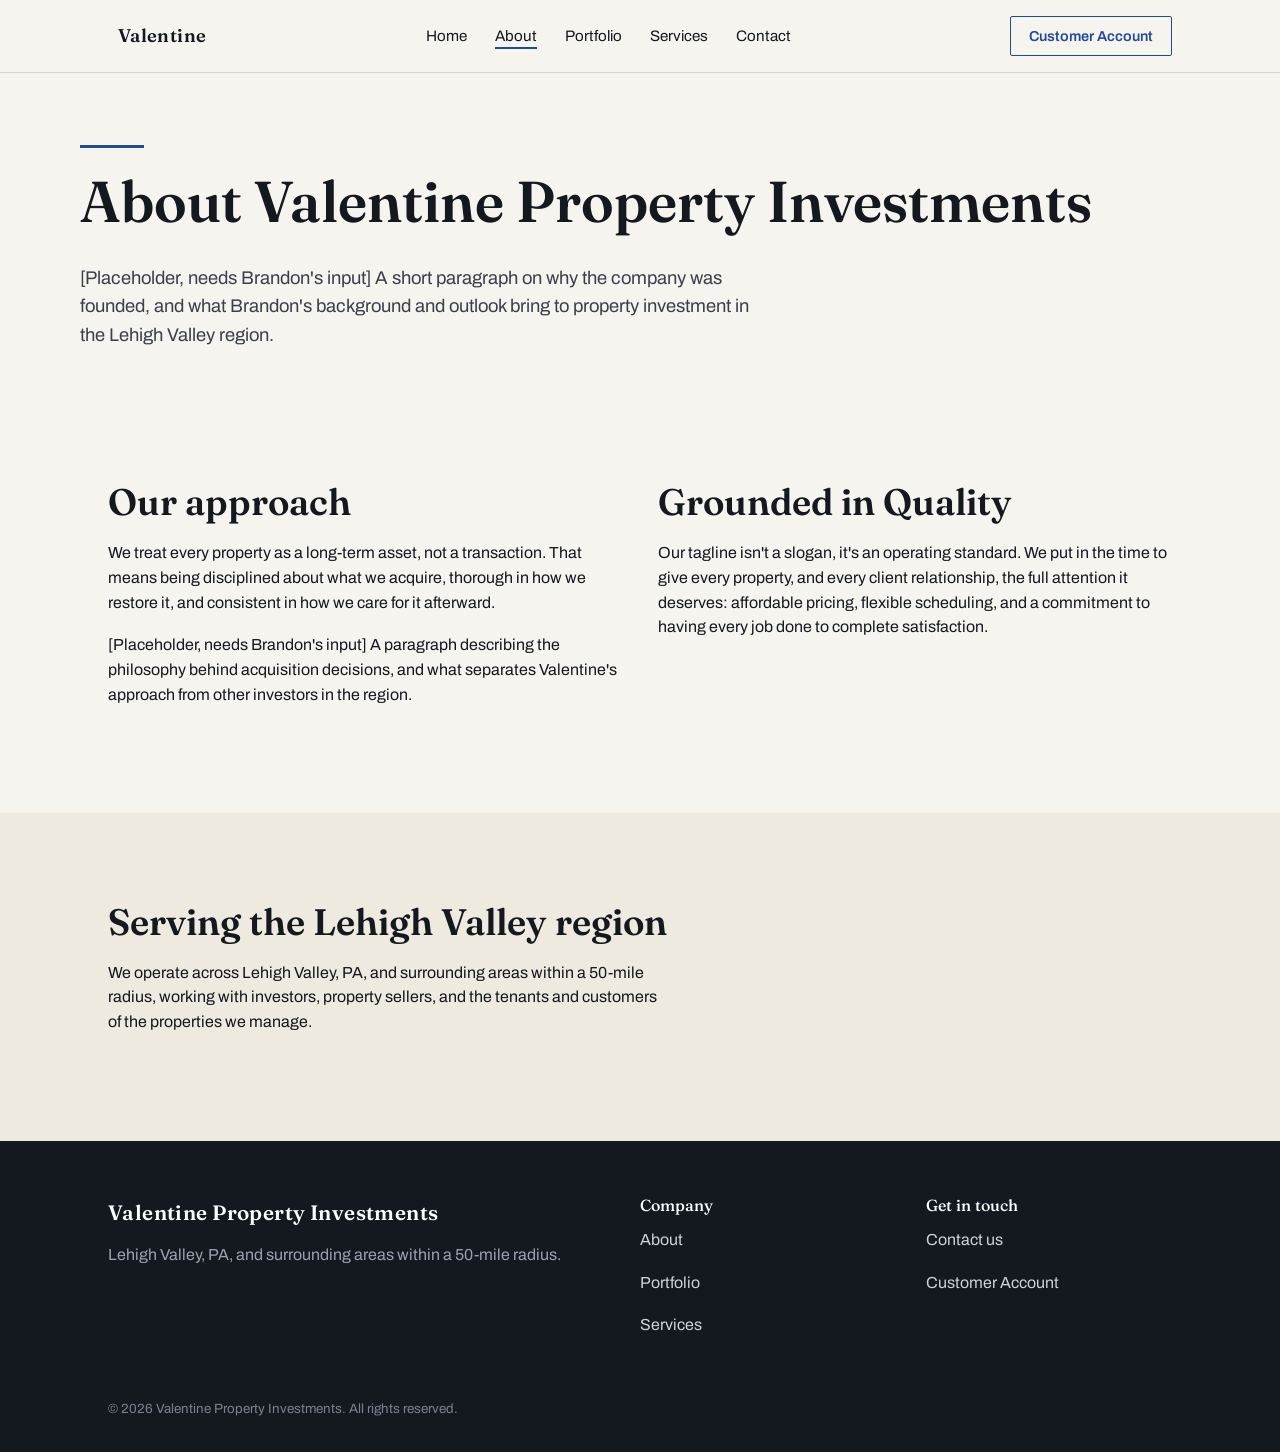
==== about.html @ 8e2b4a1a "Add files via upload" ====
<!DOCTYPE html>
<html lang="en">
<head>
<meta charset="UTF-8">
<meta name="viewport" content="width=device-width, initial-scale=1.0">
<title>About | Valentine Property Investments</title>
<link rel="icon" href="assets/logo-icon.png">
<link rel="stylesheet" href="styles.css">
</head>
<body>

<nav class="nav">
  <div class="nav-inner">
    <a href="index.html" class="brand">
      <img src="assets/logo-icon.png" alt="">
      <span class="brand-word">Valentine</span>
    </a>
    <ul class="navlinks">
      <li><a href="index.html">Home</a></li>
      <li><a href="about.html" class="active">About</a></li>
      <li><a href="portfolio.html">Portfolio</a></li>
      <li><a href="services.html">Services</a></li>
      <li><a href="contact.html">Contact</a></li>
    </ul>
    <a href="account.html" class="nav-cta">Customer Account</a>
  </div>
</nav>

<header class="wrap" style="padding:72px 0 24px;">
  <div class="rule" style="width:64px;height:3px;background:var(--navy);margin-bottom:22px;"></div>
  <h1>About Valentine Property Investments</h1>
  <p class="lede">[Placeholder, needs Brandon's input] A short paragraph on why the company was founded, and what Brandon's background and outlook bring to property investment in the Lehigh Valley region.</p>
</header>

<section class="section">
  <div class="wrap">
    <div class="grid grid-2">
      <div>
        <h2>Our approach</h2>
        <p>We treat every property as a long-term asset, not a transaction. That means being disciplined about what we acquire, thorough in how we restore it, and consistent in how we care for it afterward.</p>
        <p>[Placeholder, needs Brandon's input] A paragraph describing the philosophy behind acquisition decisions, and what separates Valentine's approach from other investors in the region.</p>
      </div>
      <div>
        <h2>Grounded in Quality</h2>
        <p>Our tagline isn't a slogan, it's an operating standard. We put in the time to give every property, and every client relationship, the full attention it deserves: affordable pricing, flexible scheduling, and a commitment to having every job done to complete satisfaction.</p>
      </div>
    </div>
  </div>
</section>

<section class="section stone">
  <div class="wrap">
    <h2>Serving the Lehigh Valley region</h2>
    <p>We operate across Lehigh Valley, PA, and surrounding areas within a 50-mile radius, working with investors, property sellers, and the tenants and customers of the properties we manage.</p>
  </div>
</section>

<footer class="footer">
  <div class="wrap">
    <div class="cols">
      <div>
        <span class="brand-word" style="font-size:1.3rem;">Valentine Property Investments</span>
        <p style="margin-top:14px;color:#9AA2B1;">Lehigh Valley, PA, and surrounding areas within a 50-mile radius.</p>
      </div>
      <div>
        <h3 style="color:#fff;font-size:1rem;margin-bottom:14px;">Company</h3>
        <p><a href="about.html">About</a></p>
        <p><a href="portfolio.html">Portfolio</a></p>
        <p><a href="services.html">Services</a></p>
      </div>
      <div>
        <h3 style="color:#fff;font-size:1rem;margin-bottom:14px;">Get in touch</h3>
        <p><a href="contact.html">Contact us</a></p>
        <p><a href="account.html">Customer Account</a></p>
      </div>
    </div>
    <small>&copy; 2026 Valentine Property Investments. All rights reserved.</small>
  </div>
</footer>

</body>
</html>
---- styles.css ----
@import url('https://fonts.googleapis.com/css2?family=Fraunces:opsz,wght@9..144,400;9..144,500;9..144,600&family=Archivo:wght@400;500;600&display=swap');

:root{
  --navy:#204C95;
  --navy-dark:#153968;
  --ink:#14181F;
  --paper:#F6F4EF;
  --panel:#FFFFFF;
  --stone:#EFEAE0;
  --line:#D8D2C4;
  --font-display:'Fraunces', serif;
  --font-body:'Archivo', sans-serif;
}

*{box-sizing:border-box;}
html{scroll-behavior:smooth;}
body{
  margin:0;
  font-family:var(--font-body);
  color:var(--ink);
  background:var(--paper);
  line-height:1.55;
  -webkit-font-smoothing:antialiased;
}
img{max-width:100%;display:block;}
a{color:inherit;}

h1,h2,h3{
  font-family:var(--font-display);
  font-weight:600;
  line-height:1.12;
  margin:0 0 .5em;
  color:var(--ink);
}
h1{font-size:clamp(2.4rem,4.5vw,3.6rem);}
h2{font-size:clamp(1.7rem,3vw,2.3rem);}
h3{font-size:1.25rem;font-weight:500;}
p{margin:0 0 1.1em;max-width:62ch;}
.lede{font-size:1.15rem;color:#3A3F4A;}

.wrap{max-width:1120px;margin:0 auto;padding:0 28px;}
.section{padding:88px 0;}
.section.stone{background:var(--stone);}
.section.navy{background:var(--navy);color:#fff;}
.section.navy h1,.section.navy h2,.section.navy h3{color:#fff;}

/* Nav */
.nav{
  position:sticky;top:0;z-index:20;
  background:rgba(246,244,239,.92);
  backdrop-filter:blur(6px);
  border-bottom:1px solid var(--line);
}
.nav-inner{
  max-width:1120px;margin:0 auto;padding:16px 28px;
  display:flex;align-items:center;justify-content:space-between;gap:24px;
}
.brand{display:flex;align-items:center;gap:10px;text-decoration:none;}
.brand img{height:34px;width:auto;}
.brand-word{font-family:var(--font-display);font-weight:600;font-size:1.15rem;letter-spacing:.02em;}
.navlinks{display:flex;gap:28px;list-style:none;margin:0;padding:0;}
.navlinks a{
  text-decoration:none;font-size:.95rem;color:var(--ink);
  padding-bottom:3px;border-bottom:2px solid transparent;
}
.navlinks a:hover,.navlinks a.active{border-bottom-color:var(--navy);}
.nav-cta{
  font-size:.9rem;font-weight:600;color:var(--navy);
  border:1.5px solid var(--navy);padding:8px 18px;border-radius:2px;
  text-decoration:none;white-space:nowrap;
}
.nav-cta:hover{background:var(--navy);color:#fff;}

/* Buttons */
.btn{
  display:inline-block;padding:13px 26px;border-radius:2px;
  font-family:var(--font-body);font-weight:600;font-size:.95rem;
  text-decoration:none;border:1.5px solid var(--navy);
}
.btn-solid{background:var(--navy);color:#fff;}
.btn-solid:hover{background:var(--navy-dark);}
.btn-outline{color:var(--navy);}
.btn-outline:hover{background:var(--navy);color:#fff;}
.section.navy .btn-outline{border-color:#fff;color:#fff;}
.section.navy .btn-outline:hover{background:#fff;color:var(--navy);}

/* Hero split */
.hero{
  display:grid;grid-template-columns:1.1fr .9fr;gap:56px;align-items:center;
  padding:96px 0 80px;
}
.hero .rule{width:64px;height:3px;background:var(--navy);margin:22px 0 26px;}
.hero-panel{
  background:var(--navy);color:#fff;border-radius:2px;
  padding:44px 36px;min-height:280px;
  display:flex;flex-direction:column;justify-content:center;
}
.hero-panel .kicker{font-size:.85rem;letter-spacing:.08em;color:#B9CBEA;margin-bottom:14px;}

/* Cards / grid */
.grid{display:grid;gap:36px;}
.grid-3{grid-template-columns:repeat(3,1fr);}
.grid-2{grid-template-columns:repeat(2,1fr);}
.service-card{
  border-top:3px solid var(--navy);padding-top:20px;
}
.divider{height:1px;background:var(--line);border:0;margin:0;}

/* Portfolio */
.pf-item{
  display:grid;grid-template-columns:1fr 1.3fr;gap:40px;align-items:center;
  padding:56px 0;border-bottom:1px solid var(--line);
}
.pf-item:last-child{border-bottom:none;}
.pf-media{
  aspect-ratio:4/3;background:var(--stone);border:1px solid var(--line);
  display:flex;align-items:center;justify-content:center;
  color:#8A8371;font-size:.9rem;text-align:center;padding:20px;
}

/* Footer */
.footer{background:var(--ink);color:#CDD2DC;padding:56px 0 32px;}
.footer .brand-word{color:#fff;}
.footer a{color:#CDD2DC;text-decoration:none;}
.footer .cols{display:grid;grid-template-columns:2fr 1fr 1fr;gap:40px;margin-bottom:40px;}
.footer small{color:#7B8291;}

/* Forms */
.field{margin-bottom:20px;}
.field label{display:block;font-size:.9rem;font-weight:600;margin-bottom:6px;}
.field input,.field textarea,.field select{
  width:100%;padding:12px 14px;border:1.5px solid var(--line);
  border-radius:2px;font-family:var(--font-body);font-size:1rem;
  background:#fff;color:var(--ink);
}
.field textarea{min-height:120px;resize:vertical;}

.notice{
  background:var(--stone);border-left:3px solid var(--navy);
  padding:20px 24px;font-size:.95rem;
}

@media(max-width:820px){
  .navlinks{display:none;}
  .hero{grid-template-columns:1fr;}
  .grid-3,.grid-2{grid-template-columns:1fr;}
  .pf-item{grid-template-columns:1fr;}
  .footer .cols{grid-template-columns:1fr;gap:28px;}
}
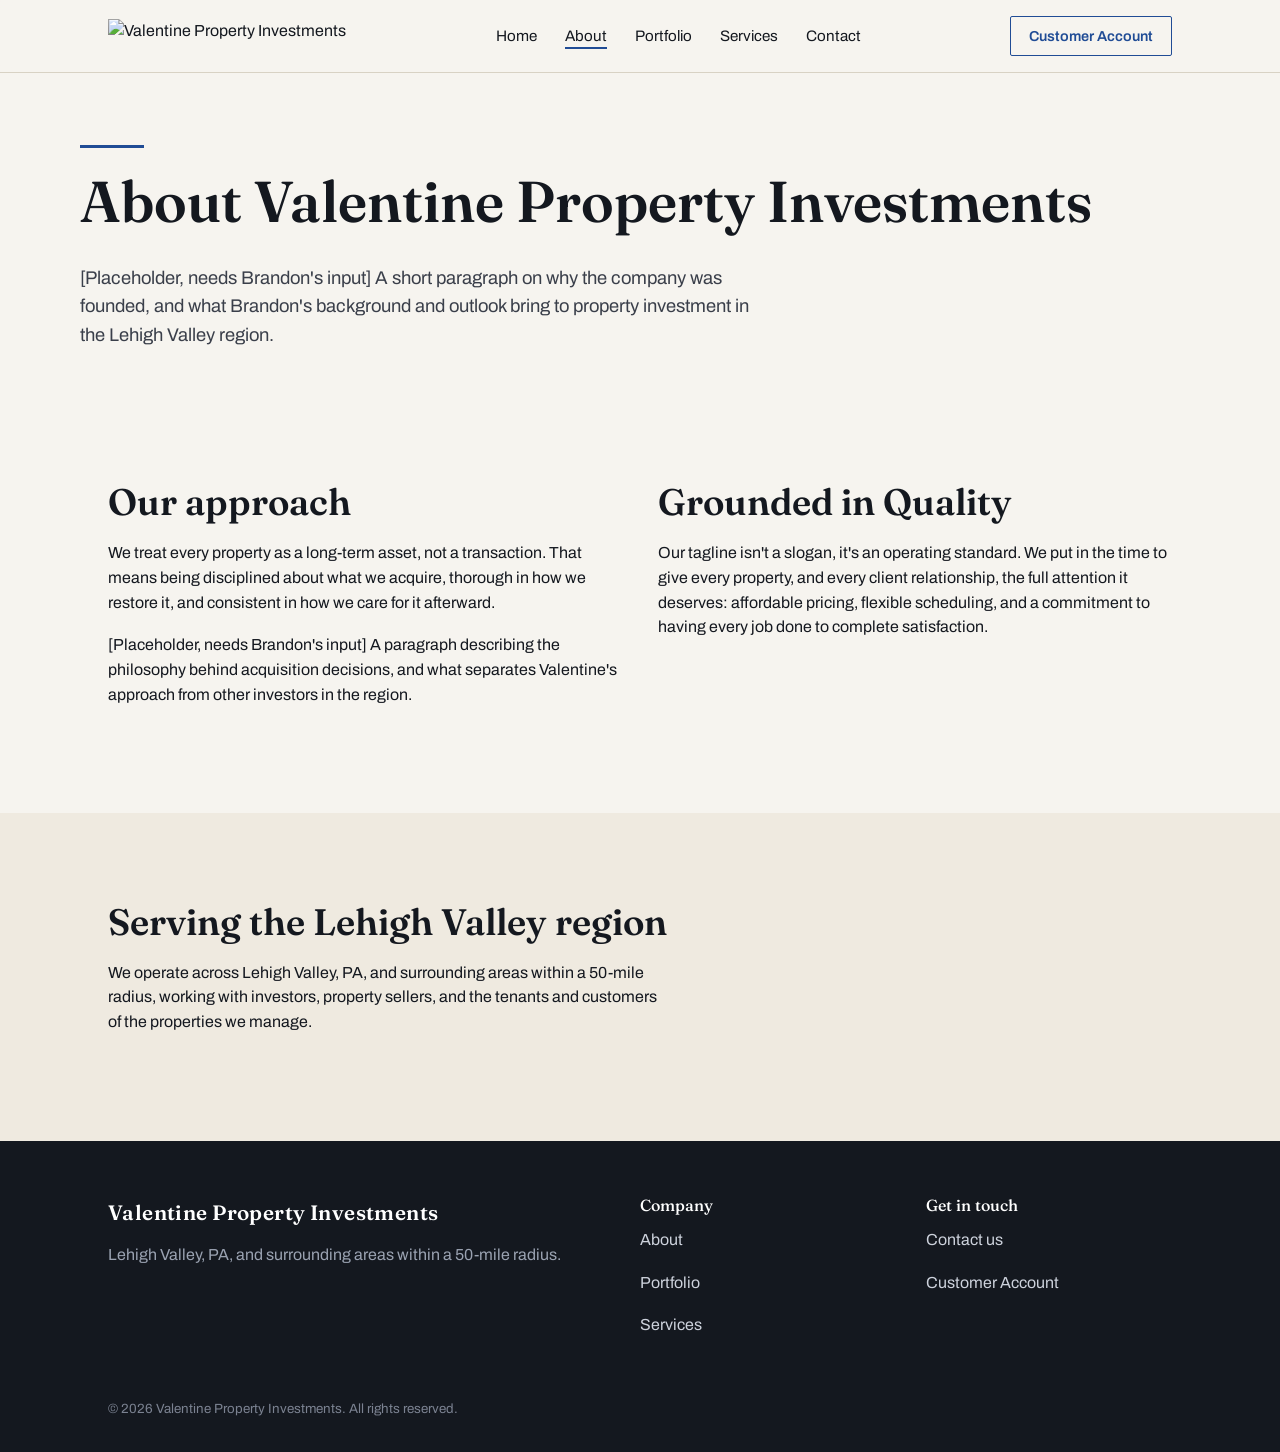
==== commit 1ad173e8: "Add files via upload" ====
--- a/about.html
+++ b/about.html
@@ -5,6 +5,9 @@
 <meta name="viewport" content="width=device-width, initial-scale=1.0">
 <title>About | Valentine Property Investments</title>
 <link rel="icon" href="assets/logo-icon.png">
+<link rel="preconnect" href="https://fonts.googleapis.com">
+<link rel="preconnect" href="https://fonts.gstatic.com" crossorigin>
+<link href="https://fonts.googleapis.com/css2?family=Fraunces:opsz,wght@9..144,400;9..144,500;9..144,600&family=Archivo:wght@400;500;600&display=swap" rel="stylesheet">
 <link rel="stylesheet" href="styles.css">
 </head>
 <body>
@@ -12,8 +15,7 @@
 <nav class="nav">
   <div class="nav-inner">
     <a href="index.html" class="brand">
-      <img src="assets/logo-icon.png" alt="">
-      <span class="brand-word">Valentine</span>
+      <img src="assets/logo-horizontal.png" alt="Valentine Property Investments">
     </a>
     <ul class="navlinks">
       <li><a href="index.html">Home</a></li>
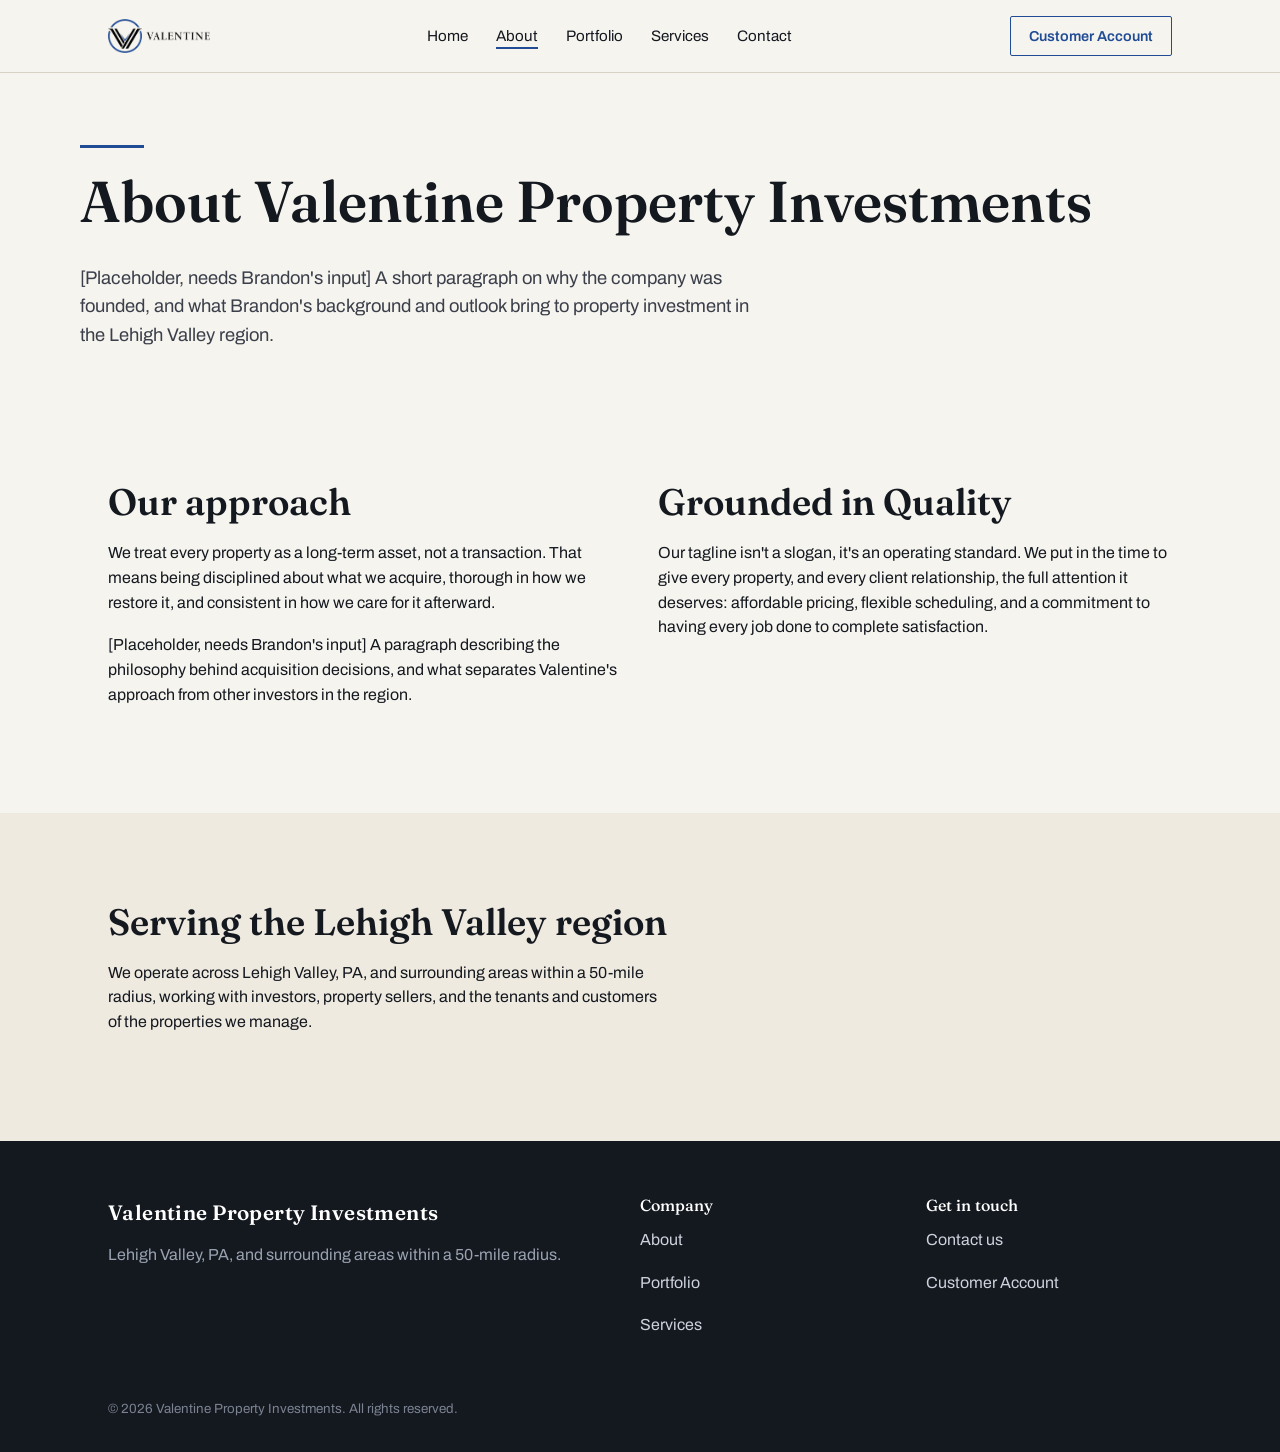
==== commit b8e86a90: "Add files via upload" ====
--- a/about.html
+++ b/about.html
@@ -4,7 +4,7 @@
 <meta charset="UTF-8">
 <meta name="viewport" content="width=device-width, initial-scale=1.0">
 <title>About | Valentine Property Investments</title>
-<link rel="icon" href="assets/logo-icon.png">
+<link rel="icon" href="logo-icon.png">
 <link rel="preconnect" href="https://fonts.googleapis.com">
 <link rel="preconnect" href="https://fonts.gstatic.com" crossorigin>
 <link href="https://fonts.googleapis.com/css2?family=Fraunces:opsz,wght@9..144,400;9..144,500;9..144,600&family=Archivo:wght@400;500;600&display=swap" rel="stylesheet">
@@ -15,7 +15,7 @@
 <nav class="nav">
   <div class="nav-inner">
     <a href="index.html" class="brand">
-      <img src="assets/logo-horizontal.png" alt="Valentine Property Investments">
+      <img src="logo-horizontal.png" alt="Valentine Property Investments">
     </a>
     <ul class="navlinks">
       <li><a href="index.html">Home</a></li>
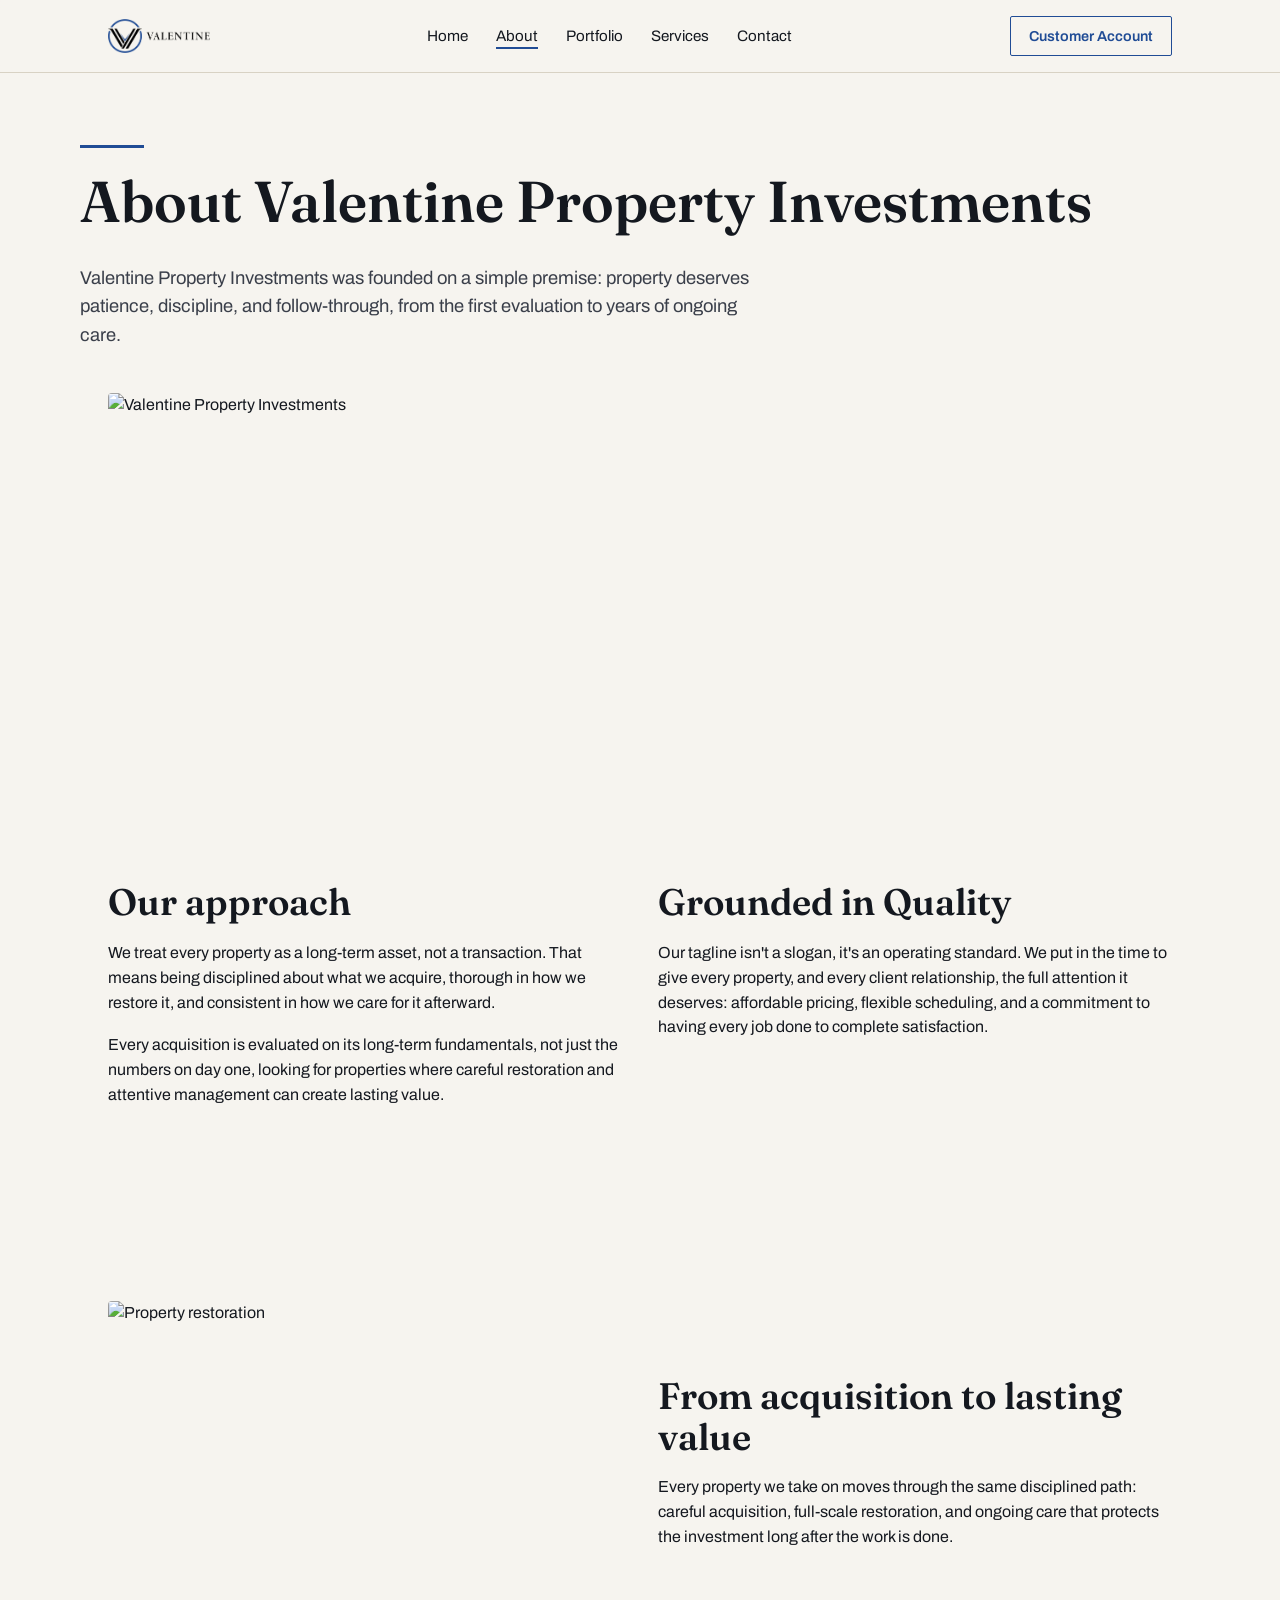
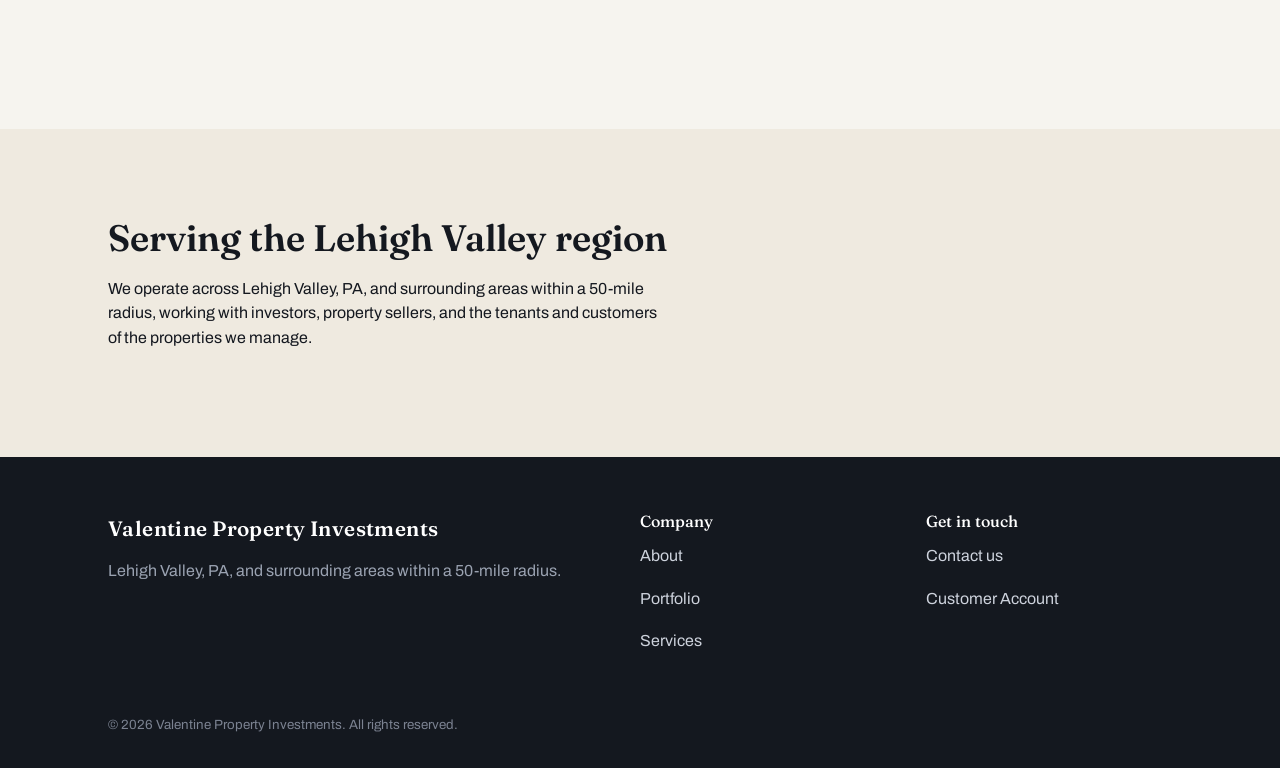
==== commit 8ae49424: "Add files via upload" ====
--- a/about.html
+++ b/about.html
@@ -31,8 +31,12 @@
 <header class="wrap" style="padding:72px 0 24px;">
   <div class="rule" style="width:64px;height:3px;background:var(--navy);margin-bottom:22px;"></div>
   <h1>About Valentine Property Investments</h1>
-  <p class="lede">[Placeholder, needs Brandon's input] A short paragraph on why the company was founded, and what Brandon's background and outlook bring to property investment in the Lehigh Valley region.</p>
+  <p class="lede">Valentine Property Investments was founded on a simple premise: property deserves patience, discipline, and follow-through, from the first evaluation to years of ongoing care.</p>
 </header>
+
+<div class="wrap">
+  <img src="https://images.unsplash.com/photo-1591474200742-8e512e6f98f8?fm=jpg&q=80&w=1600&auto=format&fit=crop" alt="Valentine Property Investments" style="width:100%;height:380px;object-fit:cover;border-radius:4px;margin-bottom:20px;">
+</div>
 
 <section class="section">
   <div class="wrap">
@@ -40,11 +44,23 @@
       <div>
         <h2>Our approach</h2>
         <p>We treat every property as a long-term asset, not a transaction. That means being disciplined about what we acquire, thorough in how we restore it, and consistent in how we care for it afterward.</p>
-        <p>[Placeholder, needs Brandon's input] A paragraph describing the philosophy behind acquisition decisions, and what separates Valentine's approach from other investors in the region.</p>
+        <p>Every acquisition is evaluated on its long-term fundamentals, not just the numbers on day one, looking for properties where careful restoration and attentive management can create lasting value.</p>
       </div>
       <div>
         <h2>Grounded in Quality</h2>
         <p>Our tagline isn't a slogan, it's an operating standard. We put in the time to give every property, and every client relationship, the full attention it deserves: affordable pricing, flexible scheduling, and a commitment to having every job done to complete satisfaction.</p>
+      </div>
+    </div>
+  </div>
+</section>
+
+<section class="section">
+  <div class="wrap">
+    <div class="grid grid-2" style="align-items:center;">
+      <img src="https://images.unsplash.com/photo-1554995207-c18c203602cb?fm=jpg&q=80&w=900&auto=format&fit=crop" alt="Property restoration" style="width:100%;height:340px;object-fit:cover;border-radius:4px;">
+      <div>
+        <h2>From acquisition to lasting value</h2>
+        <p>Every property we take on moves through the same disciplined path: careful acquisition, full-scale restoration, and ongoing care that protects the investment long after the work is done.</p>
       </div>
     </div>
   </div>
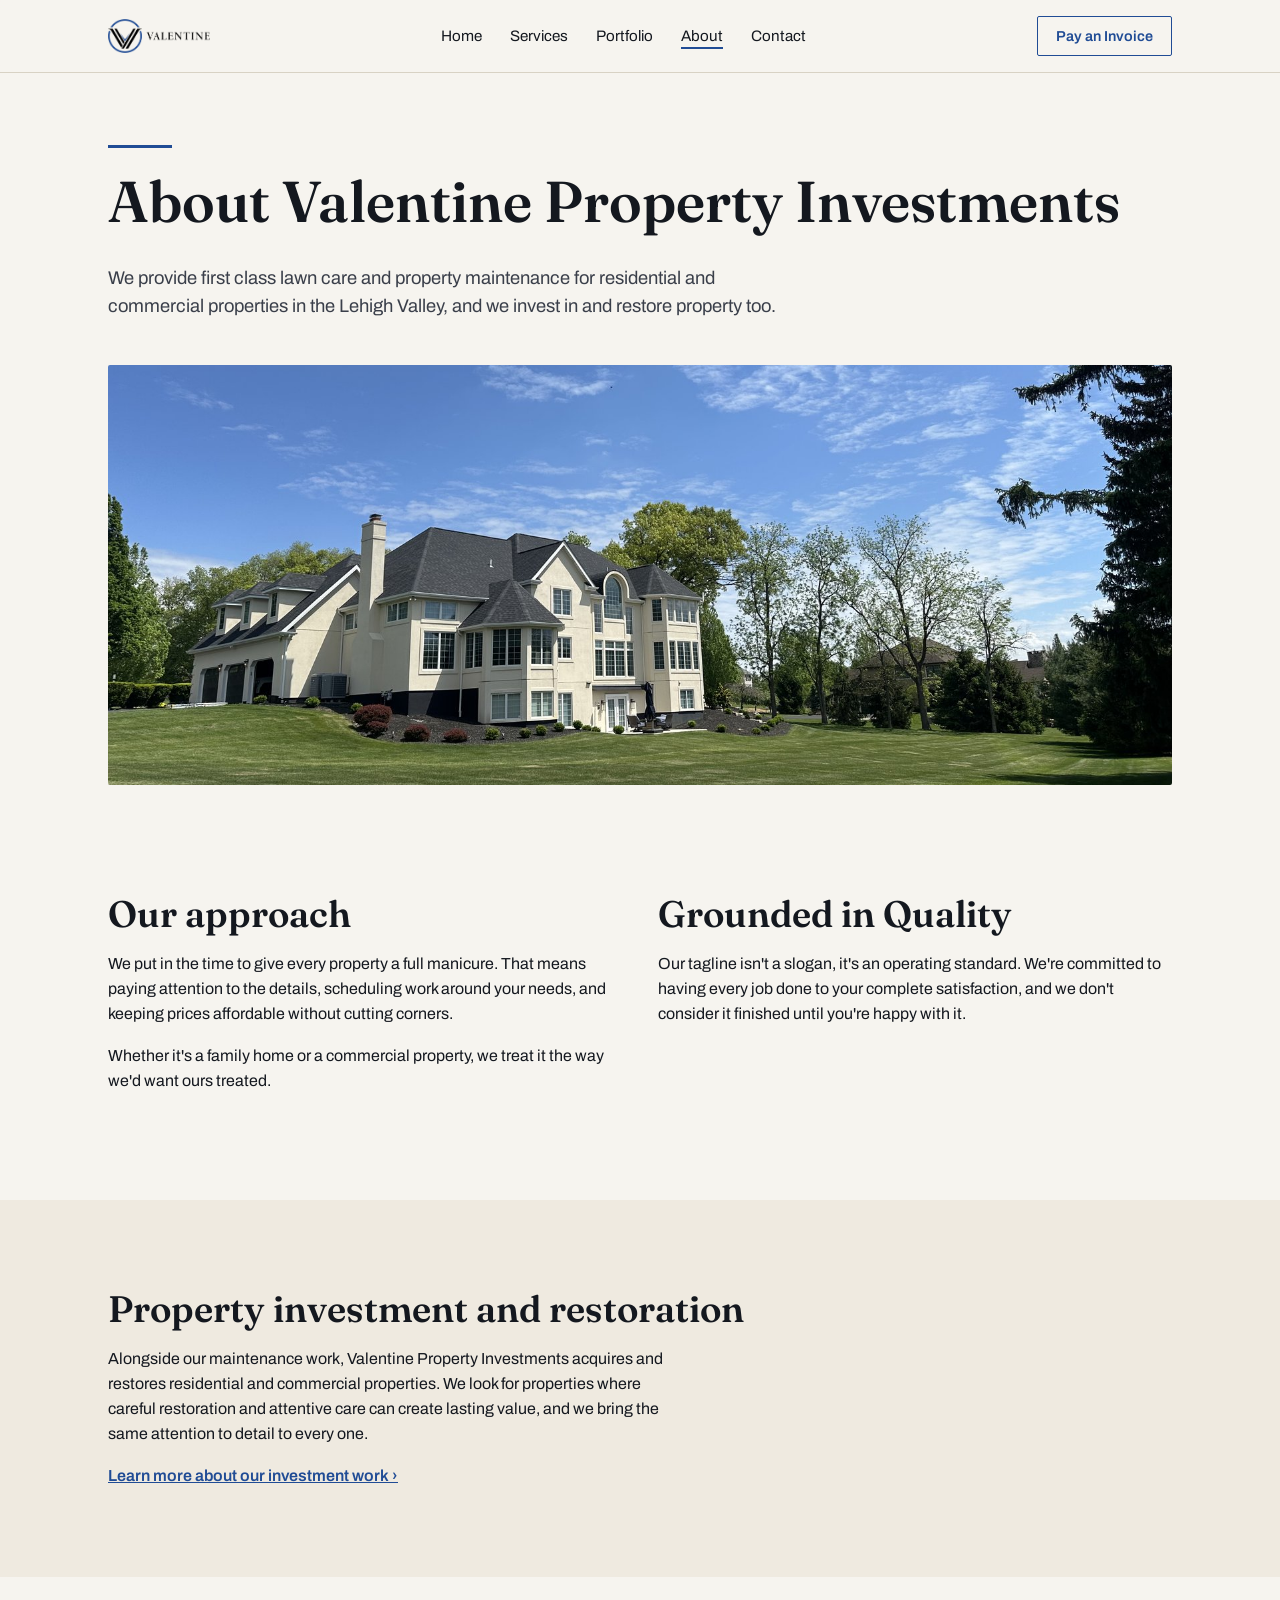
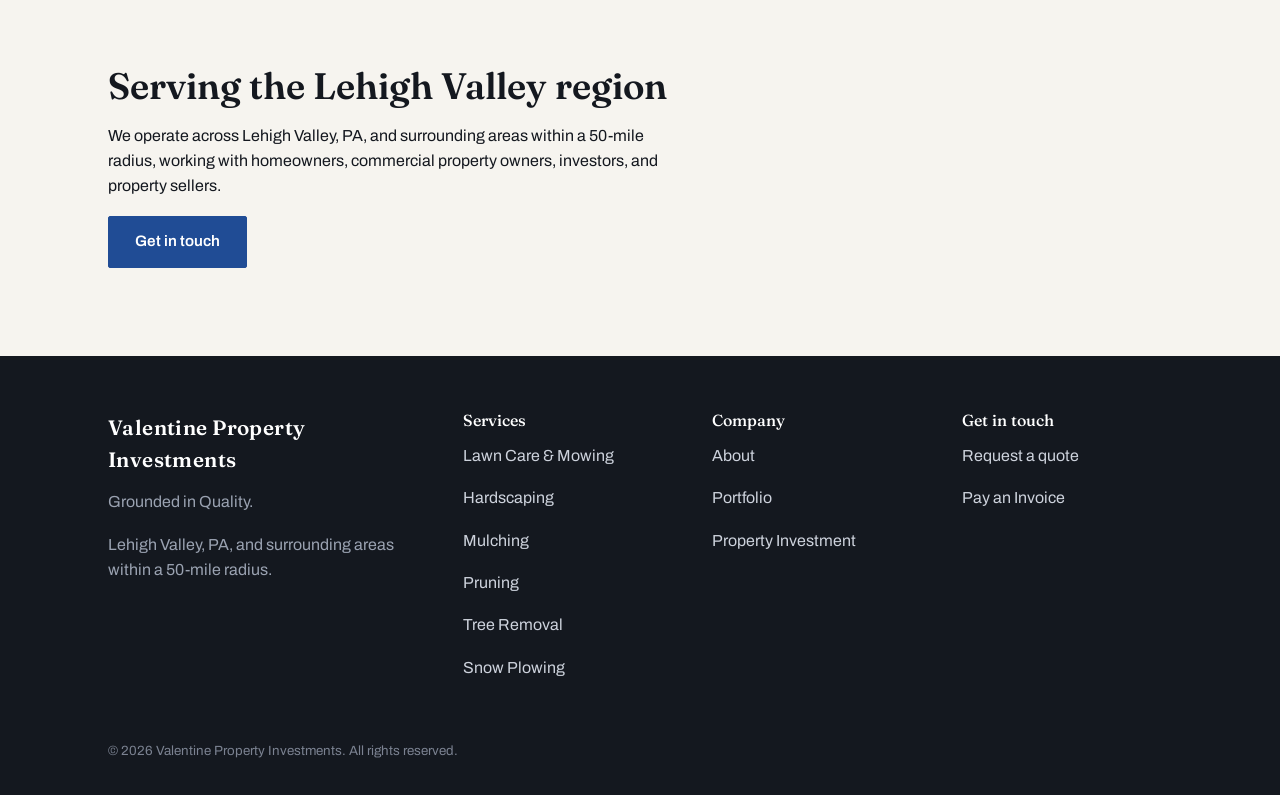
==== commit ea074eb4: "Add files via upload  Maintenance-first redesign" ====
--- a/about.html
+++ b/about.html
@@ -4,6 +4,7 @@
 <meta charset="UTF-8">
 <meta name="viewport" content="width=device-width, initial-scale=1.0">
 <title>About | Valentine Property Investments</title>
+<meta name="description" content="Valentine Property Investments provides first class lawn care and property maintenance in the Lehigh Valley, PA, and also acquires and restores property.">
 <link rel="icon" href="logo-icon.png">
 <link rel="preconnect" href="https://fonts.googleapis.com">
 <link rel="preconnect" href="https://fonts.gstatic.com" crossorigin>
@@ -12,30 +13,41 @@
 </head>
 <body>
 
-<nav class="nav">
+<nav class="nav" aria-label="Main">
   <div class="nav-inner">
     <a href="index.html" class="brand">
       <img src="logo-horizontal.png" alt="Valentine Property Investments">
     </a>
     <ul class="navlinks">
       <li><a href="index.html">Home</a></li>
+      <li><a href="services.html">Services</a></li>
+      <li><a href="portfolio.html">Portfolio</a></li>
       <li><a href="about.html" class="active">About</a></li>
-      <li><a href="portfolio.html">Portfolio</a></li>
-      <li><a href="services.html">Services</a></li>
       <li><a href="contact.html">Contact</a></li>
     </ul>
-    <a href="account.html" class="nav-cta">Customer Account</a>
+    <a href="account.html" class="nav-cta">Pay an Invoice</a>
+    <details class="mnav">
+      <summary>Menu</summary>
+      <ul>
+        <li><a href="index.html">Home</a></li>
+        <li><a href="services.html">Services</a></li>
+        <li><a href="portfolio.html">Portfolio</a></li>
+        <li><a href="about.html">About</a></li>
+        <li><a href="contact.html">Contact</a></li>
+        <li><a href="account.html">Pay an Invoice</a></li>
+      </ul>
+    </details>
   </div>
 </nav>
 
-<header class="wrap" style="padding:72px 0 24px;">
+<header class="wrap" style="padding:72px 28px 24px;">
   <div class="rule" style="width:64px;height:3px;background:var(--navy);margin-bottom:22px;"></div>
   <h1>About Valentine Property Investments</h1>
-  <p class="lede">Valentine Property Investments was founded on a simple premise: property deserves patience, discipline, and follow-through, from the first evaluation to years of ongoing care.</p>
+  <p class="lede">We provide first class lawn care and property maintenance for residential and commercial properties in the Lehigh Valley, and we invest in and restore property too.</p>
 </header>
 
 <div class="wrap">
-  <img src="https://images.unsplash.com/photo-1591474200742-8e512e6f98f8?fm=jpg&q=80&w=1600&auto=format&fit=crop" alt="Valentine Property Investments" style="width:100%;height:380px;object-fit:cover;border-radius:4px;margin-bottom:20px;">
+  <img src="images/portfolio-3.jpg" alt="Estate home and grounds under a clear blue sky" style="width:100%;height:420px;object-fit:cover;object-position:center 70%;border-radius:2px;margin-bottom:20px;">
 </div>
 
 <section class="section">
@@ -43,24 +55,12 @@
     <div class="grid grid-2">
       <div>
         <h2>Our approach</h2>
-        <p>We treat every property as a long-term asset, not a transaction. That means being disciplined about what we acquire, thorough in how we restore it, and consistent in how we care for it afterward.</p>
-        <p>Every acquisition is evaluated on its long-term fundamentals, not just the numbers on day one, looking for properties where careful restoration and attentive management can create lasting value.</p>
+        <p>We put in the time to give every property a full manicure. That means paying attention to the details, scheduling work around your needs, and keeping prices affordable without cutting corners.</p>
+        <p>Whether it's a family home or a commercial property, we treat it the way we'd want ours treated.</p>
       </div>
       <div>
         <h2>Grounded in Quality</h2>
-        <p>Our tagline isn't a slogan, it's an operating standard. We put in the time to give every property, and every client relationship, the full attention it deserves: affordable pricing, flexible scheduling, and a commitment to having every job done to complete satisfaction.</p>
-      </div>
-    </div>
-  </div>
-</section>
-
-<section class="section">
-  <div class="wrap">
-    <div class="grid grid-2" style="align-items:center;">
-      <img src="https://images.unsplash.com/photo-1554995207-c18c203602cb?fm=jpg&q=80&w=900&auto=format&fit=crop" alt="Property restoration" style="width:100%;height:340px;object-fit:cover;border-radius:4px;">
-      <div>
-        <h2>From acquisition to lasting value</h2>
-        <p>Every property we take on moves through the same disciplined path: careful acquisition, full-scale restoration, and ongoing care that protects the investment long after the work is done.</p>
+        <p>Our tagline isn't a slogan, it's an operating standard. We're committed to having every job done to your complete satisfaction, and we don't consider it finished until you're happy with it.</p>
       </div>
     </div>
   </div>
@@ -68,8 +68,17 @@
 
 <section class="section stone">
   <div class="wrap">
+    <h2>Property investment and restoration</h2>
+    <p>Alongside our maintenance work, Valentine Property Investments acquires and restores residential and commercial properties. We look for properties where careful restoration and attentive care can create lasting value, and we bring the same attention to detail to every one.</p>
+    <a href="services.html#acquisition" style="color:var(--navy);font-weight:600;">Learn more about our investment work &rsaquo;</a>
+  </div>
+</section>
+
+<section class="section">
+  <div class="wrap">
     <h2>Serving the Lehigh Valley region</h2>
-    <p>We operate across Lehigh Valley, PA, and surrounding areas within a 50-mile radius, working with investors, property sellers, and the tenants and customers of the properties we manage.</p>
+    <p>We operate across Lehigh Valley, PA, and surrounding areas within a 50-mile radius, working with homeowners, commercial property owners, investors, and property sellers.</p>
+    <a href="contact.html" class="btn btn-solid">Get in touch</a>
   </div>
 </section>
 
@@ -78,18 +87,28 @@
     <div class="cols">
       <div>
         <span class="brand-word" style="font-size:1.3rem;">Valentine Property Investments</span>
-        <p style="margin-top:14px;color:#9AA2B1;">Lehigh Valley, PA, and surrounding areas within a 50-mile radius.</p>
+        <p style="margin-top:14px;color:#9AA2B1;">Grounded in Quality.</p>
+        <p style="color:#9AA2B1;">Lehigh Valley, PA, and surrounding areas within a 50-mile radius.</p>
+      </div>
+      <div>
+        <h3 style="color:#fff;font-size:1rem;margin-bottom:14px;">Services</h3>
+        <p><a href="services.html#lawn-care">Lawn Care &amp; Mowing</a></p>
+        <p><a href="services.html#hardscaping">Hardscaping</a></p>
+        <p><a href="services.html#mulching">Mulching</a></p>
+        <p><a href="services.html#pruning">Pruning</a></p>
+        <p><a href="services.html#tree-removal">Tree Removal</a></p>
+        <p><a href="services.html#snow-plowing">Snow Plowing</a></p>
       </div>
       <div>
         <h3 style="color:#fff;font-size:1rem;margin-bottom:14px;">Company</h3>
         <p><a href="about.html">About</a></p>
         <p><a href="portfolio.html">Portfolio</a></p>
-        <p><a href="services.html">Services</a></p>
+        <p><a href="services.html#acquisition">Property Investment</a></p>
       </div>
       <div>
         <h3 style="color:#fff;font-size:1rem;margin-bottom:14px;">Get in touch</h3>
-        <p><a href="contact.html">Contact us</a></p>
-        <p><a href="account.html">Customer Account</a></p>
+        <p><a href="contact.html">Request a quote</a></p>
+        <p><a href="account.html">Pay an Invoice</a></p>
       </div>
     </div>
     <small>&copy; 2026 Valentine Property Investments. All rights reserved.</small>
--- a/styles.css
+++ b/styles.css
@@ -122,7 +122,7 @@
 .footer{background:var(--ink);color:#CDD2DC;padding:56px 0 32px;}
 .footer .brand-word{color:#fff;}
 .footer a{color:#CDD2DC;text-decoration:none;}
-.footer .cols{display:grid;grid-template-columns:2fr 1fr 1fr;gap:40px;margin-bottom:40px;}
+.footer .cols{display:grid;grid-template-columns:1.5fr 1fr 1fr 1fr;gap:40px;margin-bottom:40px;}
 .footer small{color:#7B8291;}
 
 /* Forms */
@@ -140,10 +140,117 @@
   padding:20px 24px;font-size:.95rem;
 }
 
+
+/* ===== Maintenance-first restructure ===== */
+[id]{scroll-margin-top:90px;}
+:focus-visible{outline:3px solid var(--navy);outline-offset:3px;}
+.hero-split :focus-visible,.section.navy :focus-visible,.footer :focus-visible{outline-color:#fff;}
+
+.btn-light{background:#fff;color:var(--navy);border-color:#fff;}
+.btn-light:hover{background:#E6ECF7;border-color:#E6ECF7;}
+
+/* Mobile menu (no JavaScript) */
+.mnav{display:none;}
+.mnav summary{
+  list-style:none;cursor:pointer;font-weight:600;font-size:.95rem;color:var(--navy);
+  padding:8px 16px;border:1.5px solid var(--navy);border-radius:2px;
+}
+.mnav summary::-webkit-details-marker{display:none;}
+.mnav[open] summary{background:var(--navy);color:#fff;}
+.mnav ul{
+  position:absolute;left:0;right:0;top:100%;margin:0;list-style:none;
+  background:var(--paper);border-bottom:1px solid var(--line);padding:4px 28px 18px;
+}
+.mnav li a{display:block;padding:15px 0;border-bottom:1px solid var(--line);text-decoration:none;font-size:1.05rem;}
+.mnav li:last-child a{border-bottom:0;color:var(--navy);font-weight:600;}
+
+/* Home hero: navy copy panel beside a full-height photo */
+.hero-split{
+  display:grid;grid-template-columns:minmax(0,1fr) minmax(0,1fr);
+  min-height:620px;background:var(--navy);color:#fff;
+}
+.hero-split .copy{
+  display:flex;flex-direction:column;justify-content:center;
+  padding:88px 56px 80px max(28px,calc((100vw - 1064px)/2));
+}
+.hero-split h1{color:#fff;font-size:clamp(2.2rem,4vw,3.5rem);margin-bottom:.45em;}
+.hero-split .lede{color:#DCE4F2;max-width:46ch;}
+.hero-split .rule{width:64px;height:3px;background:#fff;margin-bottom:26px;}
+.hero-split .btn-outline{border-color:#fff;color:#fff;}
+.hero-split .btn-outline:hover{background:#fff;color:var(--navy);}
+.hero-split .photo{position:relative;margin:0;min-height:380px;}
+.hero-split .photo img{position:absolute;inset:0;width:100%;height:100%;object-fit:cover;}
+.hero-split figcaption{
+  position:absolute;left:0;right:0;bottom:0;padding:84px 32px 28px;
+  background:linear-gradient(0deg,rgba(10,24,52,.8),rgba(10,24,52,0));
+  font-family:var(--font-display);font-size:1.6rem;font-weight:500;color:#fff;
+}
+
+/* Service tiles (home) */
+.svc-grid{display:grid;grid-template-columns:repeat(3,1fr);gap:48px 32px;}
+.svc-tile{display:block;text-decoration:none;color:inherit;}
+.svc-tile .ph{aspect-ratio:4/3;overflow:hidden;background:var(--stone);border-radius:2px;margin-bottom:18px;}
+.svc-tile img{width:100%;height:100%;object-fit:cover;transition:transform .5s ease;}
+.svc-tile:hover img{transform:scale(1.04);}
+.svc-tile h3{margin-bottom:.3em;}
+.svc-tile p{color:#3A3F4A;font-size:.98rem;margin-bottom:.5em;}
+.svc-tile .more{color:var(--navy);font-weight:600;font-size:.92rem;}
+.svc-tile:hover .more{text-decoration:underline;}
+
+/* Why us */
+.why{display:grid;grid-template-columns:1fr 1.1fr;gap:64px;align-items:start;}
+.why ul{list-style:none;margin:0;padding:0;}
+.why li{padding:20px 0;border-top:1px solid var(--line);}
+.why li:last-child{border-bottom:1px solid var(--line);}
+.why li strong{display:block;font-family:var(--font-display);font-weight:500;font-size:1.15rem;margin-bottom:4px;}
+.why li span{color:#3A3F4A;}
+
+/* Photo galleries */
+.gallery-3{display:grid;grid-template-columns:repeat(3,1fr);gap:18px;}
+.gallery-3 img{width:100%;height:300px;object-fit:cover;object-position:center 40%;border-radius:2px;}
+.gallery{display:grid;grid-template-columns:repeat(3,1fr);gap:18px;}
+.gallery img{width:100%;height:360px;object-fit:cover;object-position:center 40%;border-radius:2px;}
+.gallery .wide{grid-column:span 2;}
+
+/* Secondary property investment band */
+.invest{display:flex;justify-content:space-between;align-items:center;gap:40px;flex-wrap:wrap;}
+.invest h2{font-size:clamp(1.4rem,2.4vw,1.8rem);}
+.invest p{margin-bottom:0;}
+
+/* Services page rows */
+.svc-list .svc-row{
+  display:grid;grid-template-columns:1fr 1fr;gap:56px;align-items:center;
+  padding:56px 0;border-bottom:1px solid var(--line);
+}
+.svc-list .svc-row:last-child{border-bottom:0;}
+.svc-row img{width:100%;aspect-ratio:4/3;object-fit:cover;border-radius:2px;}
+.svc-row.rev img{order:2;}
+
+@media(prefers-reduced-motion:reduce){
+  html{scroll-behavior:auto;}
+  .svc-tile img{transition:none;}
+  .svc-tile:hover img{transform:none;}
+}
+
 @media(max-width:820px){
-  .navlinks{display:none;}
+  .navlinks,.nav-cta{display:none;}
+  .mnav{display:block;}
   .hero{grid-template-columns:1fr;}
+  .hero-split{grid-template-columns:1fr;min-height:0;}
+  .hero-split .copy{padding:64px 28px 56px;}
   .grid-3,.grid-2{grid-template-columns:1fr;}
   .pf-item{grid-template-columns:1fr;}
-  .footer .cols{grid-template-columns:1fr;gap:28px;}
-}
+  .svc-grid{grid-template-columns:1fr 1fr;gap:36px 20px;}
+  .why{grid-template-columns:1fr;gap:28px;}
+  .gallery,.gallery-3{grid-template-columns:1fr;}
+  .gallery .wide{grid-column:auto;}
+  .gallery img,.gallery-3 img{height:260px;}
+  .svc-list .svc-row{grid-template-columns:1fr;gap:24px;padding:40px 0;}
+  .svc-row.rev img{order:0;}
+  .section{padding:64px 0;}
+  .footer .cols{grid-template-columns:1fr 1fr;gap:28px;}
+}
+@media(max-width:520px){
+  .svc-grid{grid-template-columns:1fr;}
+  .footer .cols{grid-template-columns:1fr;}
+}
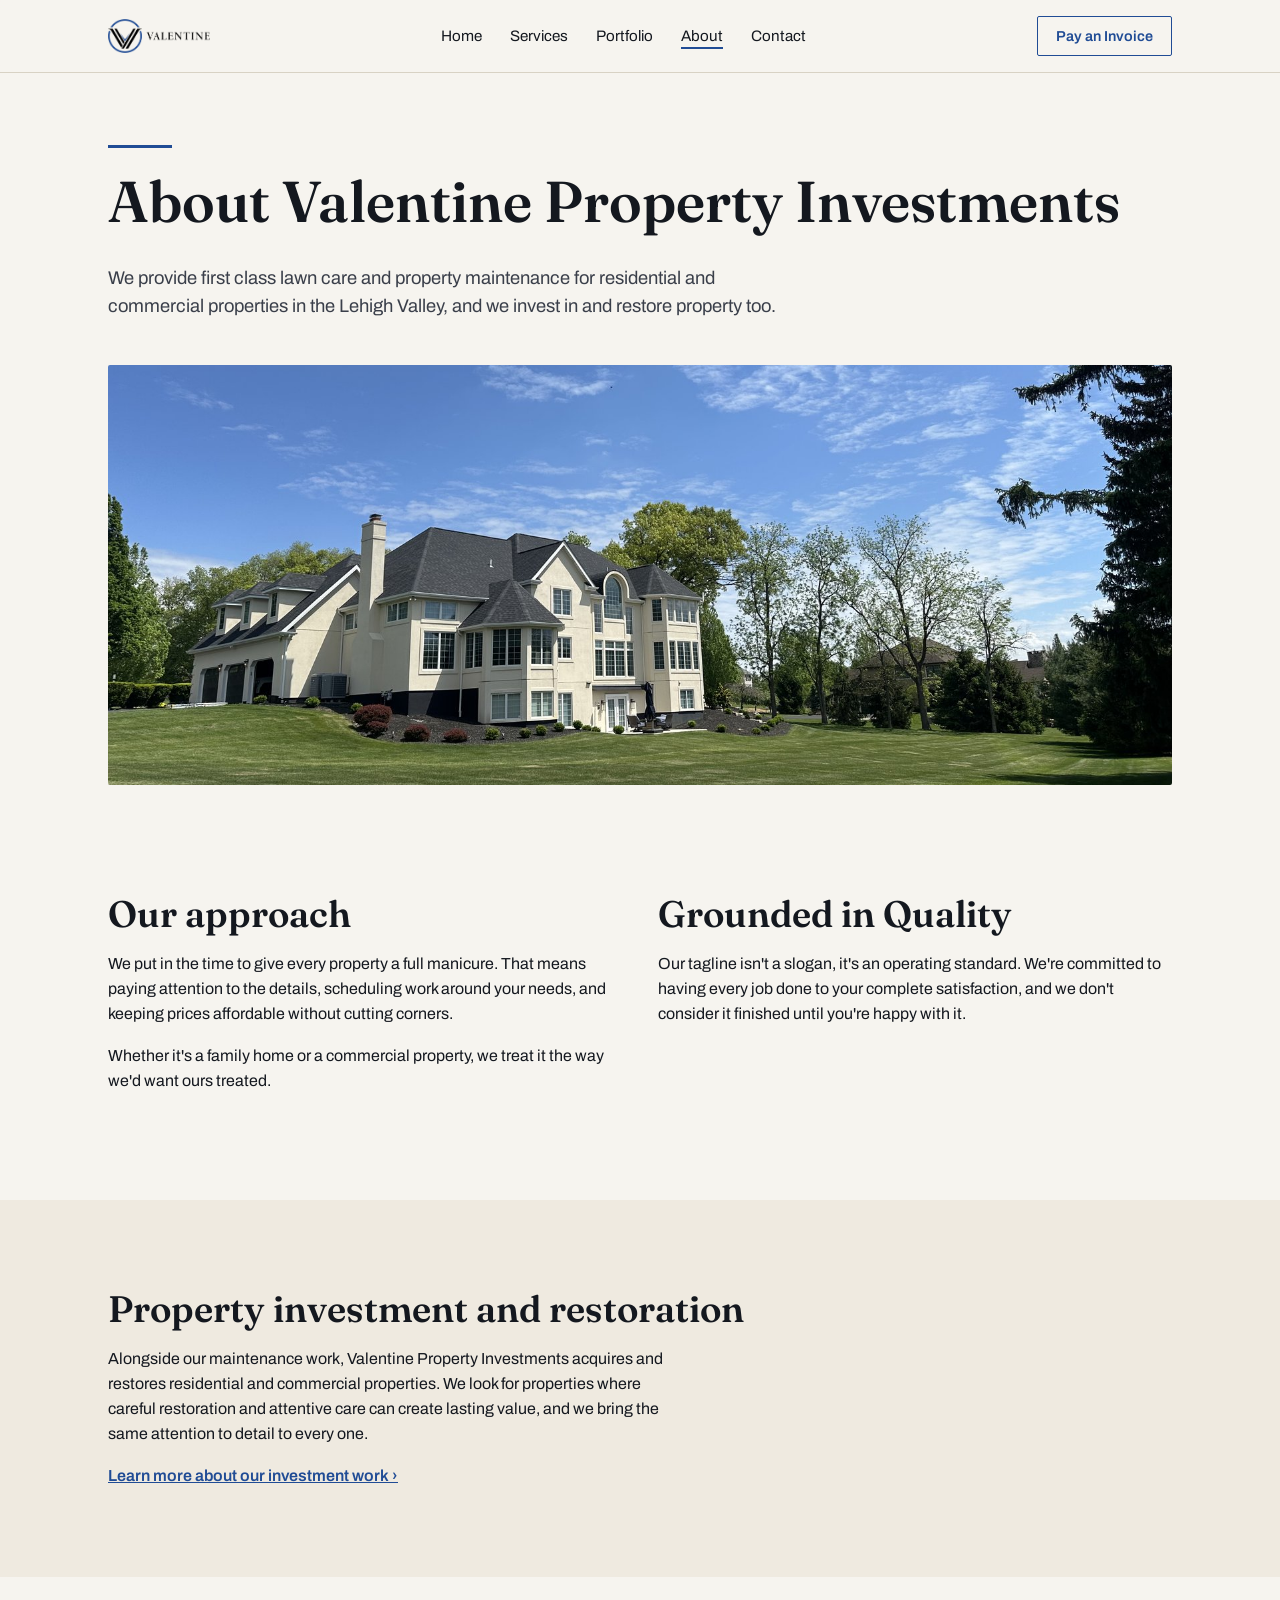
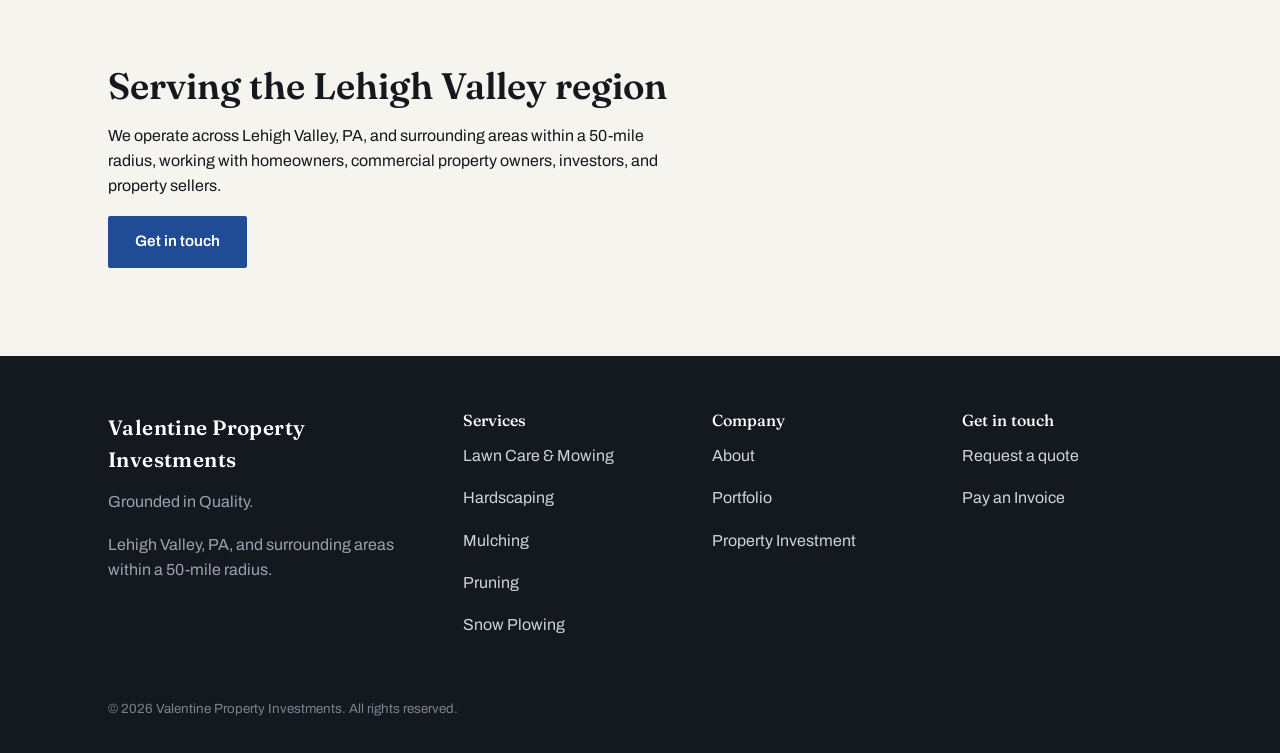
==== commit 49bf011e: "Add files via upload Maintenance-first redesign" ====
--- a/about.html
+++ b/about.html
@@ -96,7 +96,6 @@
         <p><a href="services.html#hardscaping">Hardscaping</a></p>
         <p><a href="services.html#mulching">Mulching</a></p>
         <p><a href="services.html#pruning">Pruning</a></p>
-        <p><a href="services.html#tree-removal">Tree Removal</a></p>
         <p><a href="services.html#snow-plowing">Snow Plowing</a></p>
       </div>
       <div>
--- a/styles.css
+++ b/styles.css
@@ -254,3 +254,14 @@
   .svc-grid{grid-template-columns:1fr;}
   .footer .cols{grid-template-columns:1fr;}
 }
+
+/* Five-tile services grid: center the second row on desktop */
+@media(min-width:821px){
+  .svc-grid{grid-template-columns:repeat(6,1fr);}
+  .svc-grid .svc-tile{grid-column:span 2;}
+  .svc-grid .svc-tile:nth-child(4){grid-column:2 / span 2;}
+  .svc-grid .svc-tile:nth-child(5){grid-column:4 / span 2;}
+}
+@media(min-width:521px) and (max-width:820px){
+  .svc-grid .svc-tile:last-child:nth-child(odd){grid-column:1 / -1;width:calc(50% - 10px);justify-self:center;}
+}
